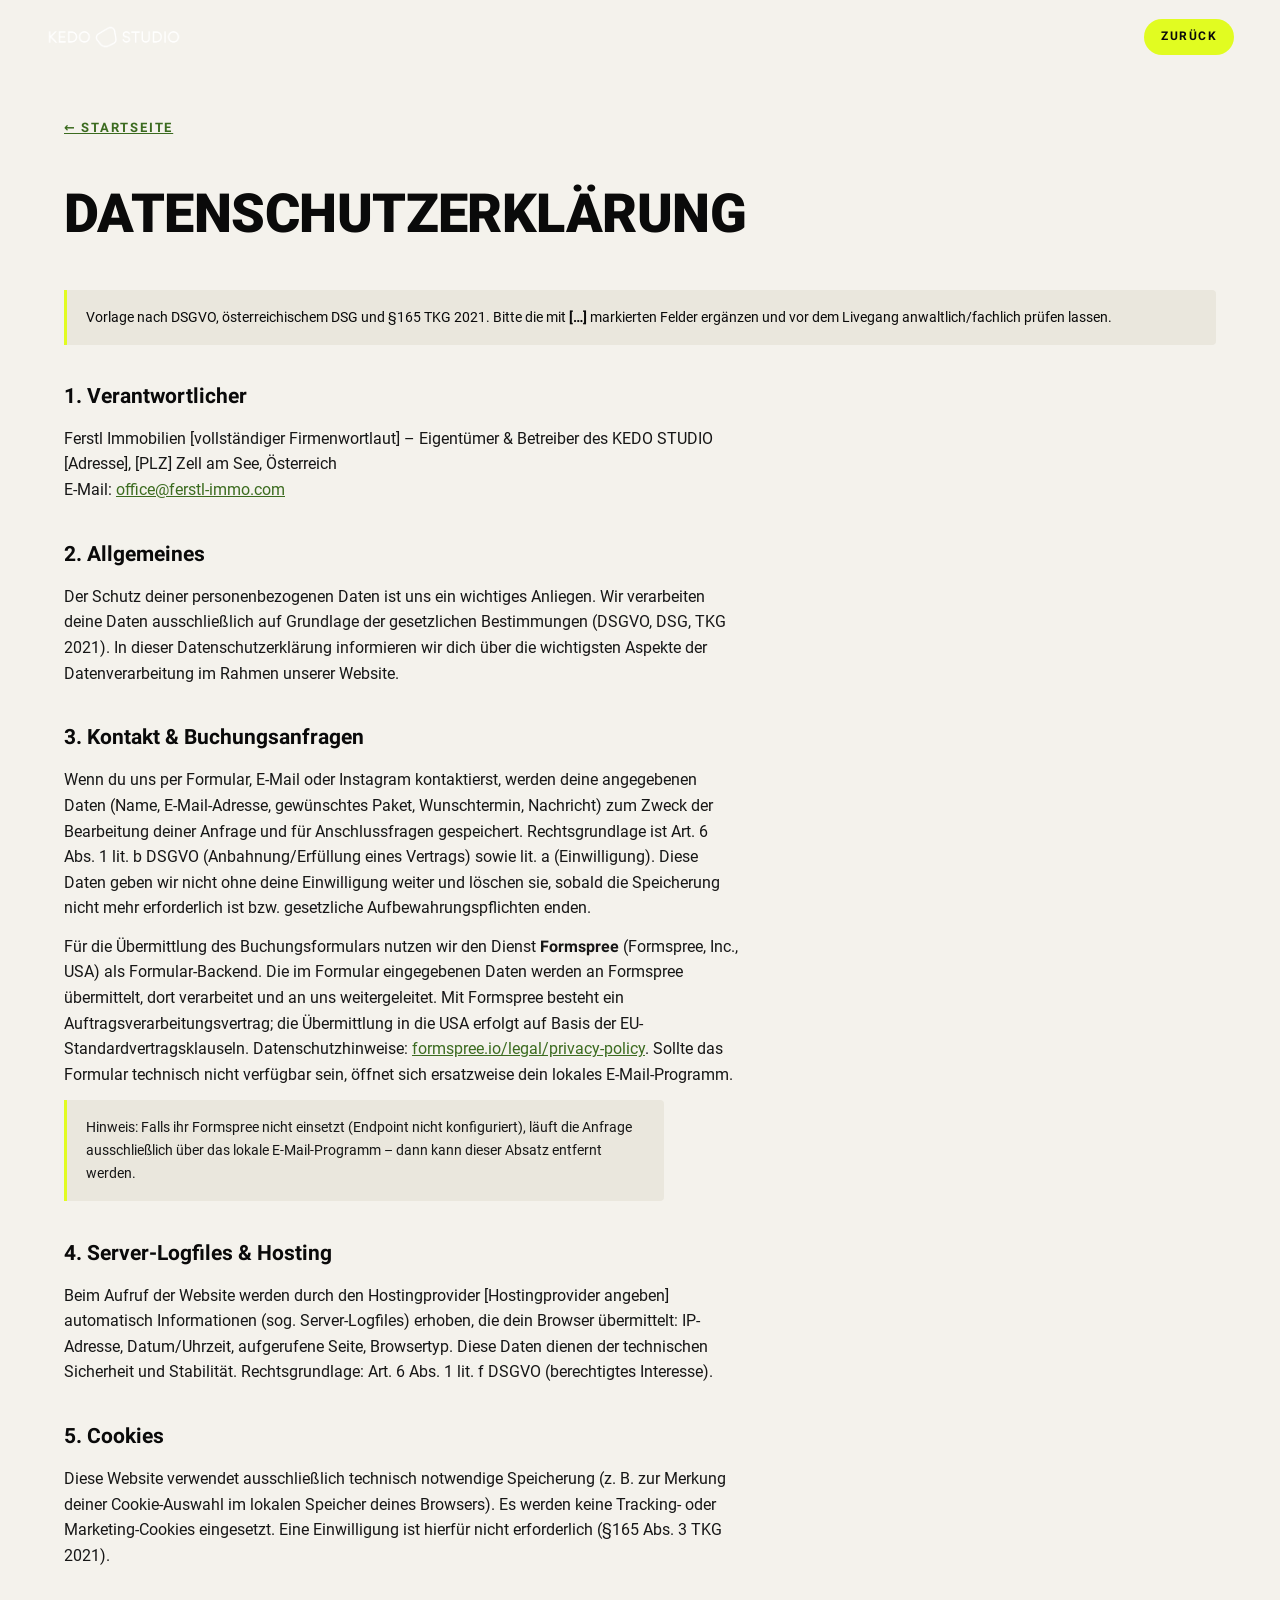
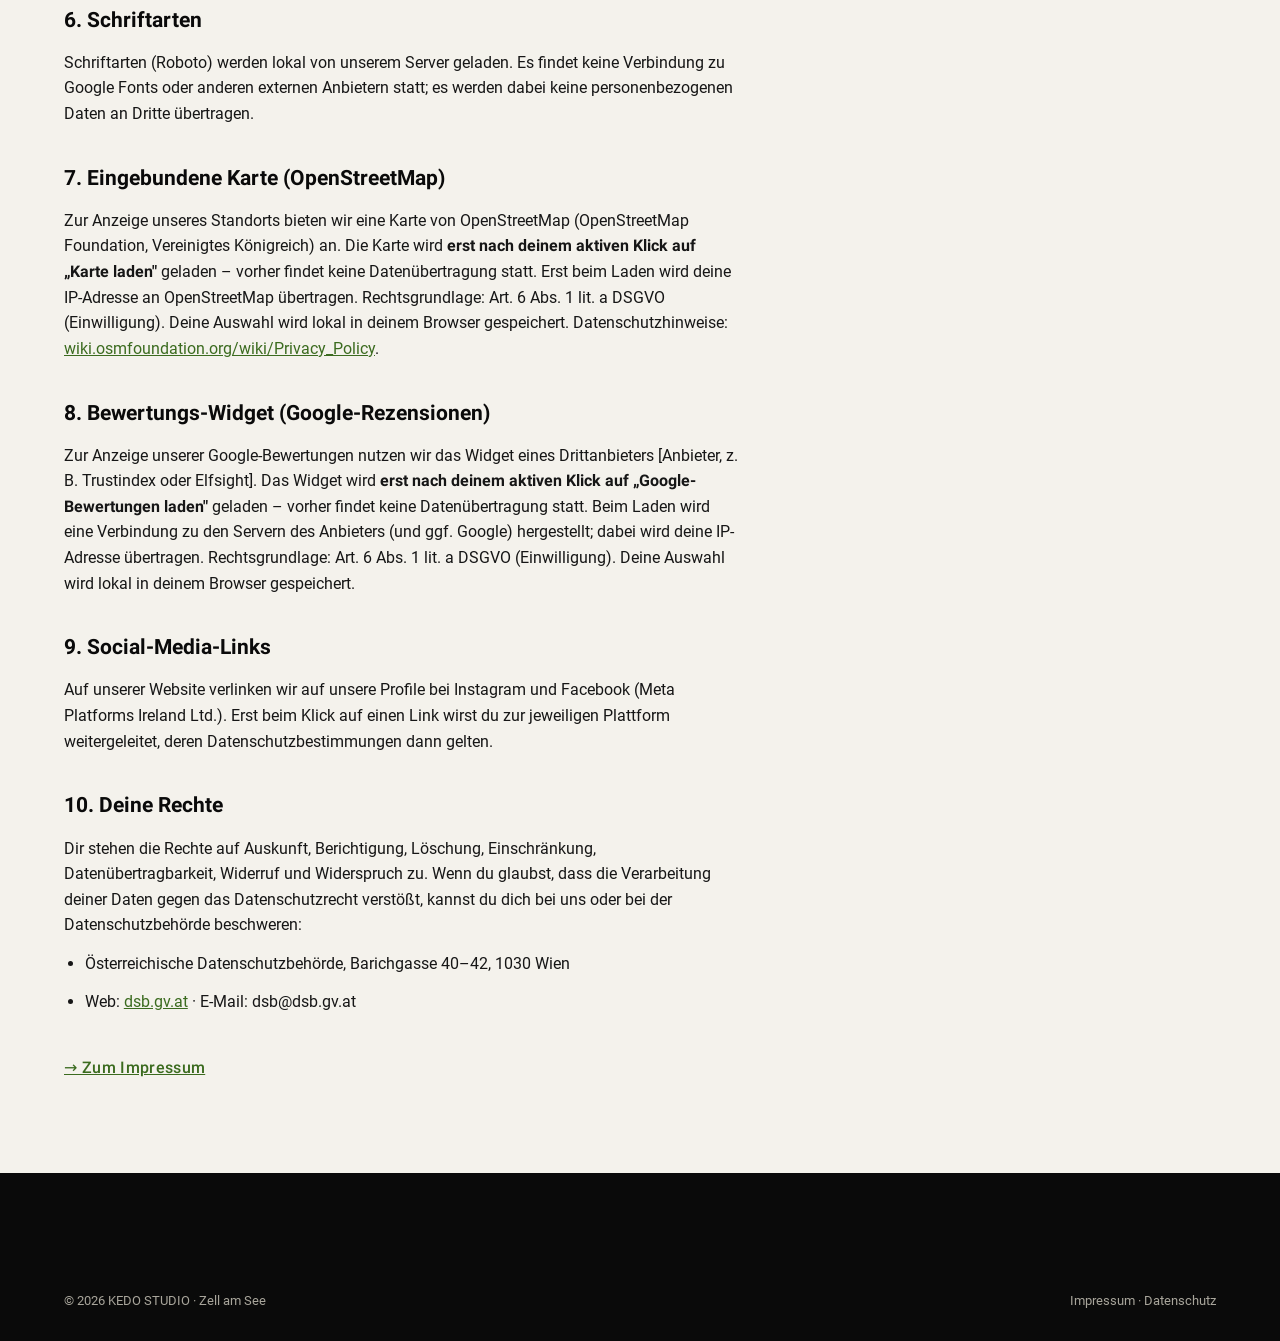
==== datenschutz/index.html @ 81972cd7 "KEDO STUDIO website – initial launch (bilingual, DSGVO, SEO, conversion)" ====
<!DOCTYPE html>
<html lang="de">
<head>
<meta charset="UTF-8">
<meta name="viewport" content="width=device-width, initial-scale=1.0">
<title>Datenschutzerklärung – KEDO STUDIO</title>
<meta name="robots" content="noindex,follow">
<link rel="icon" type="image/png" href="../assets/img/favicon.png">
<link rel="stylesheet" href="../css/styles.css">
</head>
<body data-lang="de" data-base="../">

<header class="nav is-scrolled" id="nav" style="position:fixed">
  <div class="nav__inner">
    <a href="../" class="nav__logo"><img src="../assets/img/logo-white.png" alt="KEDO STUDIO" width="160" height="31"></a>
    <div class="nav__right"><a href="../" class="nav__cta">Zurück</a></div>
  </div>
</header>

<main class="legal wrap">
  <a href="../" class="back link-underline">← Startseite</a>
  <h1>Datenschutzerklärung</h1>

  <div class="muted-note">Vorlage nach DSGVO, österreichischem DSG und §165 TKG 2021. Bitte die mit <strong>[…]</strong> markierten Felder ergänzen und vor dem Livegang anwaltlich/fachlich prüfen lassen.</div>

  <h2>1. Verantwortlicher</h2>
  <p>
    Ferstl Immobilien [vollständiger Firmenwortlaut] – Eigentümer &amp; Betreiber des KEDO STUDIO<br>
    [Adresse], [PLZ] Zell am See, Österreich<br>
    E-Mail: <a href="mailto:office@ferstl-immo.com">office@ferstl-immo.com</a>
  </p>

  <h2>2. Allgemeines</h2>
  <p>Der Schutz deiner personenbezogenen Daten ist uns ein wichtiges Anliegen. Wir verarbeiten deine Daten ausschließlich auf Grundlage der gesetzlichen Bestimmungen (DSGVO, DSG, TKG 2021). In dieser Datenschutzerklärung informieren wir dich über die wichtigsten Aspekte der Datenverarbeitung im Rahmen unserer Website.</p>

  <h2>3. Kontakt &amp; Buchungsanfragen</h2>
  <p>Wenn du uns per Formular, E-Mail oder Instagram kontaktierst, werden deine angegebenen Daten (Name, E-Mail-Adresse, gewünschtes Paket, Wunschtermin, Nachricht) zum Zweck der Bearbeitung deiner Anfrage und für Anschlussfragen gespeichert. Rechtsgrundlage ist Art. 6 Abs. 1 lit. b DSGVO (Anbahnung/Erfüllung eines Vertrags) sowie lit. a (Einwilligung). Diese Daten geben wir nicht ohne deine Einwilligung weiter und löschen sie, sobald die Speicherung nicht mehr erforderlich ist bzw. gesetzliche Aufbewahrungspflichten enden.</p>
  <p>Für die Übermittlung des Buchungsformulars nutzen wir den Dienst <strong>Formspree</strong> (Formspree, Inc., USA) als Formular-Backend. Die im Formular eingegebenen Daten werden an Formspree übermittelt, dort verarbeitet und an uns weitergeleitet. Mit Formspree besteht ein Auftragsverarbeitungsvertrag; die Übermittlung in die USA erfolgt auf Basis der EU-Standardvertragsklauseln. Datenschutzhinweise: <a href="https://formspree.io/legal/privacy-policy/" target="_blank" rel="noopener">formspree.io/legal/privacy-policy</a>. Sollte das Formular technisch nicht verfügbar sein, öffnet sich ersatzweise dein lokales E-Mail-Programm.</p>
  <p class="muted-note" style="margin-top:.6rem">Hinweis: Falls ihr Formspree nicht einsetzt (Endpoint nicht konfiguriert), läuft die Anfrage ausschließlich über das lokale E-Mail-Programm – dann kann dieser Absatz entfernt werden.</p>

  <h2>4. Server-Logfiles &amp; Hosting</h2>
  <p>Beim Aufruf der Website werden durch den Hostingprovider [Hostingprovider angeben] automatisch Informationen (sog. Server-Logfiles) erhoben, die dein Browser übermittelt: IP-Adresse, Datum/Uhrzeit, aufgerufene Seite, Browsertyp. Diese Daten dienen der technischen Sicherheit und Stabilität. Rechtsgrundlage: Art. 6 Abs. 1 lit. f DSGVO (berechtigtes Interesse).</p>

  <h2>5. Cookies</h2>
  <p>Diese Website verwendet ausschließlich technisch notwendige Speicherung (z. B. zur Merkung deiner Cookie-Auswahl im lokalen Speicher deines Browsers). Es werden keine Tracking- oder Marketing-Cookies eingesetzt. Eine Einwilligung ist hierfür nicht erforderlich (§165 Abs. 3 TKG 2021).</p>

  <h2>6. Schriftarten</h2>
  <p>Schriftarten (Roboto) werden lokal von unserem Server geladen. Es findet keine Verbindung zu Google Fonts oder anderen externen Anbietern statt; es werden dabei keine personenbezogenen Daten an Dritte übertragen.</p>

  <h2>7. Eingebundene Karte (OpenStreetMap)</h2>
  <p>Zur Anzeige unseres Standorts bieten wir eine Karte von OpenStreetMap (OpenStreetMap Foundation, Vereinigtes Königreich) an. Die Karte wird <strong>erst nach deinem aktiven Klick auf „Karte laden"</strong> geladen – vorher findet keine Datenübertragung statt. Erst beim Laden wird deine IP-Adresse an OpenStreetMap übertragen. Rechtsgrundlage: Art. 6 Abs. 1 lit. a DSGVO (Einwilligung). Deine Auswahl wird lokal in deinem Browser gespeichert. Datenschutzhinweise: <a href="https://wiki.osmfoundation.org/wiki/Privacy_Policy" target="_blank" rel="noopener">wiki.osmfoundation.org/wiki/Privacy_Policy</a>.</p>

  <h2>8. Bewertungs-Widget (Google-Rezensionen)</h2>
  <p>Zur Anzeige unserer Google-Bewertungen nutzen wir das Widget eines Drittanbieters [Anbieter, z. B. Trustindex oder Elfsight]. Das Widget wird <strong>erst nach deinem aktiven Klick auf „Google-Bewertungen laden"</strong> geladen – vorher findet keine Datenübertragung statt. Beim Laden wird eine Verbindung zu den Servern des Anbieters (und ggf. Google) hergestellt; dabei wird deine IP-Adresse übertragen. Rechtsgrundlage: Art. 6 Abs. 1 lit. a DSGVO (Einwilligung). Deine Auswahl wird lokal in deinem Browser gespeichert.</p>

  <h2>9. Social-Media-Links</h2>
  <p>Auf unserer Website verlinken wir auf unsere Profile bei Instagram und Facebook (Meta Platforms Ireland Ltd.). Erst beim Klick auf einen Link wirst du zur jeweiligen Plattform weitergeleitet, deren Datenschutzbestimmungen dann gelten.</p>

  <h2>10. Deine Rechte</h2>
  <p>Dir stehen die Rechte auf Auskunft, Berichtigung, Löschung, Einschränkung, Datenübertragbarkeit, Widerruf und Widerspruch zu. Wenn du glaubst, dass die Verarbeitung deiner Daten gegen das Datenschutzrecht verstößt, kannst du dich bei uns oder bei der Datenschutzbehörde beschweren:</p>
  <ul>
    <li>Österreichische Datenschutzbehörde, Barichgasse 40–42, 1030 Wien</li>
    <li>Web: <a href="https://www.dsb.gv.at" target="_blank" rel="noopener">dsb.gv.at</a> · E-Mail: dsb@dsb.gv.at</li>
  </ul>

  <p style="margin-top:2.5rem"><a href="../impressum/" class="link-underline">→ Zum Impressum</a></p>
</main>

<footer class="footer"><div class="wrap"><div class="footer__bottom" style="border:none">
  <span>© <span id="year"></span> KEDO STUDIO · Zell am See</span>
  <div><a href="../impressum/">Impressum</a> · <a href="../datenschutz/">Datenschutz</a></div>
</div></div></footer>

<script src="../js/main.js" defer></script>
</body>
</html>
---- css/styles.css ----
/* =====================================================================
   KEDO STUDIO — Mietstudio Zell am See
   Design system & stylesheet
   Editorial photo-studio aesthetic · self-hosted fonts · no external CDNs
   ===================================================================== */

/* ---------- Fonts (self-hosted, DSGVO-safe) ---------- */
@font-face{font-family:"Roboto";src:url("../assets/fonts/Roboto-Light.woff2") format("woff2");font-weight:300;font-style:normal;font-display:swap}
@font-face{font-family:"Roboto";src:url("../assets/fonts/Roboto-Regular.woff2") format("woff2");font-weight:400;font-style:normal;font-display:swap}
@font-face{font-family:"Roboto";src:url("../assets/fonts/Roboto-Medium.woff2") format("woff2");font-weight:500;font-style:normal;font-display:swap}
@font-face{font-family:"Roboto";src:url("../assets/fonts/Roboto-Bold.woff2") format("woff2");font-weight:700;font-style:normal;font-display:swap}
@font-face{font-family:"Roboto";src:url("../assets/fonts/Roboto-Black.woff2") format("woff2");font-weight:900;font-style:normal;font-display:swap}

/* ---------- Tokens ---------- */
:root{
  --ink:#0a0a0a;          /* near-black */
  --ink-soft:#161616;
  --paper:#f4f2ec;        /* warm off-white */
  --paper-2:#eae7dd;      /* warm gray, alt sections */
  --line:#d8d4c8;
  --accent:#e1fc21;       /* acid yellow-green */
  --muted:#6f6c63;
  --muted-on-dark:#a8a59b;
  --white:#ffffff;

  --maxw:1320px;
  --gut:clamp(20px,5vw,72px);
  --radius:2px;

  --f-display:"Roboto",system-ui,sans-serif;
  --f-body:"Roboto",system-ui,sans-serif;

  --ease:cubic-bezier(.22,1,.36,1);
  --ease-out:cubic-bezier(.16,1,.3,1);
  --dur:.7s;

  --nav-h:74px;
}

/* ---------- Reset ---------- */
*,*::before,*::after{box-sizing:border-box}
html{scroll-behavior:smooth;-webkit-text-size-adjust:100%}
@media (prefers-reduced-motion:reduce){html{scroll-behavior:auto}}
body{
  margin:0;font-family:var(--f-body);background:var(--paper);color:var(--ink);
  font-weight:400;line-height:1.6;font-size:clamp(16px,1.05vw,18px);
  -webkit-font-smoothing:antialiased;text-rendering:optimizeLegibility;
  overflow-x:hidden;
}
img,video{max-width:100%;display:block}
a{color:inherit;text-decoration:none}
button{font-family:inherit;cursor:pointer;border:none;background:none}
ul{margin:0;padding:0;list-style:none}
h1,h2,h3,h4,p{margin:0}
::selection{background:var(--accent);color:var(--ink)}

/* ---------- Layout helpers ---------- */
.wrap{max-width:var(--maxw);margin:0 auto;padding-inline:var(--gut)}
.section{padding-block:clamp(72px,11vw,160px)}
.section--dark{background:var(--ink);color:var(--paper)}
.section--paper2{background:var(--paper-2)}
.eyebrow{
  font-size:.74rem;font-weight:700;letter-spacing:.32em;text-transform:uppercase;
  display:inline-flex;align-items:center;gap:.7em;color:var(--muted);
}
.section--dark .eyebrow{color:var(--muted-on-dark)}
.eyebrow::before{content:"";width:30px;height:1px;background:var(--accent)}
.display{
  font-family:var(--f-display);font-weight:900;line-height:.96;letter-spacing:-.02em;
  text-transform:uppercase;
}
.h-xl{font-size:clamp(2.6rem,8vw,7rem)}
.h-lg{font-size:clamp(2rem,5.4vw,4.4rem)}
.h-md{font-size:clamp(1.5rem,3vw,2.4rem)}
.lead{font-size:clamp(1.05rem,1.6vw,1.4rem);font-weight:300;line-height:1.55;max-width:46ch}
.muted{color:var(--muted)}
.section--dark .muted{color:var(--muted-on-dark)}
.accent-text{color:var(--accent)}

/* reveal */
.reveal{opacity:0;transform:translateY(34px);transition:opacity .9s var(--ease),transform .9s var(--ease)}
.reveal.in{opacity:1;transform:none}
.reveal[data-d="1"]{transition-delay:.08s}
.reveal[data-d="2"]{transition-delay:.16s}
.reveal[data-d="3"]{transition-delay:.24s}
.reveal[data-d="4"]{transition-delay:.32s}
@media (prefers-reduced-motion:reduce){.reveal{opacity:1;transform:none;transition:none}}

/* ---------- Buttons ---------- */
.btn{
  --bg:var(--accent);--fg:var(--ink);
  display:inline-flex;align-items:center;gap:.7em;
  padding:1.05em 1.9em;background:var(--bg);color:var(--fg);
  font-weight:700;font-size:.82rem;letter-spacing:.16em;text-transform:uppercase;
  border-radius:100px;position:relative;overflow:hidden;
  transition:transform .5s var(--ease),box-shadow .5s var(--ease);
  will-change:transform;
}
.btn span{position:relative;z-index:1}
.btn svg{position:relative;z-index:1;transition:transform .5s var(--ease)}
.btn::after{content:"";position:absolute;inset:0;background:var(--ink);transform:translateY(101%);transition:transform .5s var(--ease);z-index:0}
.btn:hover{transform:translateY(-3px)}
.btn:hover svg{transform:translateX(5px)}
.btn:hover::after{transform:translateY(0)}
.btn:hover{color:var(--accent)}
.btn--ghost{--bg:transparent;--fg:currentColor;border:1px solid currentColor}
.btn--ghost::after{background:var(--accent)}
.btn--ghost:hover{color:var(--ink)}
.btn--lg{padding:1.2em 2.3em;font-size:.9rem}

.link-underline{position:relative;font-weight:500;letter-spacing:.02em;display:inline-block}
.link-underline::after{content:"";position:absolute;left:0;bottom:-2px;width:100%;height:1px;background:currentColor;transform:scaleX(0);transform-origin:right;transition:transform .5s var(--ease)}
.link-underline:hover::after{transform:scaleX(1);transform-origin:left}

/* =====================================================================
   NAV
   ===================================================================== */
.nav{
  position:fixed;top:0;left:0;width:100%;height:var(--nav-h);z-index:60;
  display:flex;align-items:center;
  transition:background .5s var(--ease),box-shadow .5s var(--ease),height .4s var(--ease);
}
.nav__inner{max-width:1480px;margin:0 auto;padding-inline:clamp(18px,4vw,46px);width:100%;
  display:flex;align-items:center;justify-content:space-between;gap:2rem}
.nav__logo{display:flex;align-items:center}
.nav__logo img{height:26px;width:auto}
.nav__menu{display:flex;align-items:center;gap:clamp(1.1rem,2.2vw,2.4rem)}
.nav__menu a{font-size:.8rem;font-weight:500;letter-spacing:.12em;text-transform:uppercase;color:var(--paper);position:relative;opacity:.85;transition:opacity .3s}
.nav__menu a::after{content:"";position:absolute;left:0;bottom:-6px;width:100%;height:1px;background:var(--accent);transform:scaleX(0);transform-origin:right;transition:transform .4s var(--ease)}
.nav__menu a:hover{opacity:1}
.nav__menu a:hover::after{transform:scaleX(1);transform-origin:left}
.nav__right{display:flex;align-items:center;gap:1.3rem}
.lang{display:flex;align-items:center;gap:.5rem;font-size:.78rem;font-weight:600;letter-spacing:.08em;color:var(--paper)}
.lang a{opacity:.5;transition:opacity .3s}
.lang a.is-active{opacity:1;color:var(--accent)}
.lang a:hover{opacity:1}
.lang__sep{opacity:.3}
.nav__cta{display:inline-flex;align-items:center;gap:.55em;padding:.72em 1.4em;background:var(--accent);color:var(--ink);border-radius:100px;font-size:.76rem;font-weight:700;letter-spacing:.12em;text-transform:uppercase;transition:transform .4s var(--ease)}
.nav__cta:hover{transform:translateY(-2px)}

/* scrolled state */
.nav.is-scrolled{background:rgba(10,10,10,.82);backdrop-filter:blur(14px);height:62px;box-shadow:0 1px 0 rgba(255,255,255,.06)}
.nav.is-hidden{transform:translateY(-100%);transition:transform .5s var(--ease)}

/* burger */
.burger{display:none;width:34px;height:34px;position:relative;z-index:80}
.burger span{position:absolute;left:4px;right:4px;height:2px;background:var(--paper);transition:transform .4s var(--ease),opacity .3s}
.burger span:nth-child(1){top:11px}
.burger span:nth-child(2){top:17px}
.burger span:nth-child(3){top:23px}
.nav.menu-open .burger span:nth-child(1){transform:translateY(6px) rotate(45deg)}
.nav.menu-open .burger span:nth-child(2){opacity:0}
.nav.menu-open .burger span:nth-child(3){transform:translateY(-6px) rotate(-45deg)}

/* mobile overlay */
.mobile-menu{position:fixed;inset:0;background:var(--ink);z-index:55;display:flex;flex-direction:column;justify-content:center;padding:0 var(--gut);
  clip-path:circle(0% at calc(100% - 40px) 40px);transition:clip-path .6s var(--ease);pointer-events:none}
.nav.menu-open + .mobile-menu,.mobile-menu.open{clip-path:circle(150% at calc(100% - 40px) 40px);pointer-events:auto}
.mobile-menu a.m-link{color:var(--paper);font-family:var(--f-display);font-weight:900;text-transform:uppercase;font-size:clamp(2rem,9vw,3.4rem);line-height:1.08;letter-spacing:-.01em;padding:.12em 0;opacity:0;transform:translateY(20px);transition:opacity .5s var(--ease),transform .5s var(--ease),color .3s}
.mobile-menu.open a.m-link{opacity:1;transform:none}
.mobile-menu a.m-link:hover{color:var(--accent)}
.mobile-menu .m-foot{margin-top:2.4rem;display:flex;gap:1.4rem;align-items:center;color:var(--muted-on-dark);font-size:.85rem;opacity:0;transition:opacity .6s .3s}
.mobile-menu.open .m-foot{opacity:1}

/* =====================================================================
   HERO
   ===================================================================== */
.hero{position:relative;min-height:100svh;display:flex;align-items:flex-end;overflow:hidden;background:var(--ink);color:var(--paper)}
.hero__media{position:absolute;inset:0;z-index:0}
.hero__media video,.hero__media img{width:100%;height:100%;object-fit:cover}
.hero__media .v-vertical{display:none}
.hero__media::after{content:"";position:absolute;inset:0;background:
  linear-gradient(180deg,rgba(10,10,10,.55) 0%,rgba(10,10,10,.15) 32%,rgba(10,10,10,.35) 62%,rgba(10,10,10,.92) 100%)}
.hero__inner{position:relative;z-index:2;width:100%;max-width:1480px;margin:0 auto;padding:0 clamp(18px,4vw,46px) clamp(40px,7vh,90px)}
.hero__tag{margin-bottom:1.6rem}
.hero__tag .eyebrow{color:var(--paper)}
.hero__tag .eyebrow::before{background:var(--accent)}
.hero__title{font-family:var(--f-display);font-weight:900;text-transform:uppercase;line-height:.92;letter-spacing:-.025em;
  font-size:clamp(3.4rem,13vw,11rem)}
.hero__sub{display:block;font-size:clamp(1rem,2.4vw,1.9rem);font-weight:300;letter-spacing:.02em;text-transform:none;margin-top:.5rem;color:var(--accent)}
.hero__row{display:flex;flex-wrap:wrap;align-items:flex-end;justify-content:space-between;gap:2rem;margin-top:2.4rem}
.hero__claim{max-width:30ch;font-size:clamp(1rem,1.4vw,1.25rem);font-weight:300;color:var(--paper)}
.hero__cta{display:flex;gap:1rem;flex-wrap:wrap}
.hero__scroll{position:absolute;left:50%;bottom:22px;transform:translateX(-50%);z-index:2;display:flex;flex-direction:column;align-items:center;gap:.5rem;font-size:.62rem;letter-spacing:.3em;text-transform:uppercase;color:var(--muted-on-dark)}
.hero__scroll .bar{width:1px;height:42px;background:linear-gradient(var(--accent),transparent);animation:scrolldown 2.2s var(--ease) infinite}
@keyframes scrolldown{0%{transform:scaleY(0);transform-origin:top}45%{transform:scaleY(1);transform-origin:top}55%{transform:scaleY(1);transform-origin:bottom}100%{transform:scaleY(0);transform-origin:bottom}}

/* marquee strip under hero */
.marquee{background:var(--accent);color:var(--ink);overflow:hidden;white-space:nowrap;border-block:1px solid var(--ink)}
.marquee__track{display:inline-flex;gap:2.5rem;padding-block:.85rem;animation:marquee 26s linear infinite;will-change:transform}
.marquee span{font-family:var(--f-display);font-weight:900;text-transform:uppercase;font-size:1rem;letter-spacing:.02em;display:inline-flex;align-items:center;gap:2.5rem}
.marquee span::after{content:"✳";font-size:.8em}
@keyframes marquee{to{transform:translateX(-50%)}}
@media (prefers-reduced-motion:reduce){.marquee__track{animation:none}}

/* =====================================================================
   VISION / INTRO split
   ===================================================================== */
.vision{display:grid;grid-template-columns:1.05fr .95fr;gap:clamp(2rem,5vw,5rem);align-items:center}
.vision__media{position:relative;aspect-ratio:4/5;overflow:hidden;border-radius:var(--radius)}
.vision__media img{width:100%;height:100%;object-fit:cover;transition:transform 1.4s var(--ease)}
.vision__media:hover img{transform:scale(1.05)}
.vision__media .badge{position:absolute;left:18px;bottom:18px;background:var(--accent);color:var(--ink);padding:.5em 1em;font-size:.7rem;font-weight:700;letter-spacing:.14em;text-transform:uppercase;border-radius:100px}
.vision__body p{margin-top:1.4rem;max-width:48ch}
.options{display:grid;grid-template-columns:1fr 1fr;gap:1rem;margin-top:2.4rem}
.option{border:1px solid var(--line);border-radius:var(--radius);padding:1.5rem 1.4rem;transition:border-color .4s var(--ease),background .4s var(--ease),transform .4s var(--ease);background:var(--paper)}
.option:hover{border-color:var(--ink);transform:translateY(-4px)}
.option .num{font-size:.7rem;font-weight:700;letter-spacing:.2em;color:var(--accent);background:var(--ink);width:fit-content;padding:.35em .7em;border-radius:100px}
.option h3{font-family:var(--f-display);font-weight:900;text-transform:uppercase;font-size:1.45rem;margin-top:1rem;letter-spacing:-.01em}
.option p{margin-top:.5rem;font-size:.95rem;color:var(--muted)}
@media (max-width:860px){.vision{grid-template-columns:1fr}.options{grid-template-columns:1fr 1fr}}
@media (max-width:520px){.options{grid-template-columns:1fr}}

/* =====================================================================
   SERVICES
   ===================================================================== */
.services__head{display:flex;justify-content:space-between;align-items:flex-end;gap:2rem;flex-wrap:wrap;margin-bottom:clamp(2.5rem,6vw,4.5rem)}
.svc-grid{display:grid;grid-template-columns:repeat(2,1fr);gap:clamp(1rem,2vw,1.6rem)}
.svc{position:relative;overflow:hidden;border-radius:var(--radius);min-height:clamp(340px,42vw,540px);display:flex;align-items:flex-end;color:var(--paper);isolation:isolate}
.svc img{position:absolute;inset:0;width:100%;height:100%;object-fit:cover;z-index:-2;transition:transform 1.5s var(--ease)}
.svc::after{content:"";position:absolute;inset:0;z-index:-1;background:linear-gradient(180deg,rgba(10,10,10,.05) 30%,rgba(10,10,10,.9) 100%);transition:background .5s}
.svc:hover img{transform:scale(1.06)}
.svc__body{padding:clamp(1.5rem,3vw,2.4rem)}
.svc__num{font-size:.72rem;font-weight:700;letter-spacing:.24em;color:var(--accent)}
.svc h3{font-family:var(--f-display);font-weight:900;text-transform:uppercase;font-size:clamp(1.5rem,2.6vw,2.3rem);line-height:1;margin:.7rem 0 .6rem;letter-spacing:-.01em}
.svc p{font-size:.96rem;max-width:42ch;color:#e9e7df;max-height:0;opacity:0;overflow:hidden;transition:max-height .6s var(--ease),opacity .5s var(--ease),margin .5s}
.svc .tags{display:flex;gap:.5rem;flex-wrap:wrap;margin-top:1rem}
.svc .tags span{font-size:.66rem;font-weight:600;letter-spacing:.12em;text-transform:uppercase;border:1px solid rgba(255,255,255,.4);padding:.35em .8em;border-radius:100px}
.svc:hover p{max-height:200px;opacity:1}
@media (hover:none){.svc p{max-height:200px;opacity:1}}
@media (max-width:760px){.svc-grid{grid-template-columns:1fr}}

/* =====================================================================
   GALLERY / WORK
   ===================================================================== */
.gallery__head{margin-bottom:clamp(2rem,5vw,3.5rem)}
.masonry{columns:3;column-gap:14px}
.masonry .g-item{break-inside:avoid;margin-bottom:14px;position:relative;overflow:hidden;border-radius:var(--radius);cursor:pointer;background:var(--ink-soft)}
.masonry .g-item img{width:100%;transition:transform 1.2s var(--ease)}
.masonry .g-item::after{content:"";position:absolute;inset:0;background:linear-gradient(180deg,transparent 55%,rgba(10,10,10,.7));opacity:0;transition:opacity .5s}
.masonry .g-item .g-plus{position:absolute;right:14px;bottom:14px;width:38px;height:38px;border-radius:50%;background:var(--accent);color:var(--ink);display:flex;align-items:center;justify-content:center;opacity:0;transform:translateY(8px) scale(.8);transition:all .5s var(--ease);z-index:2}
.masonry .g-item:hover img{transform:scale(1.06)}
.masonry .g-item:hover::after{opacity:1}
.masonry .g-item:hover .g-plus{opacity:1;transform:none}
.g-item.is-hidden{display:none}
.gallery__more{text-align:center;margin-top:2.6rem}
@media (max-width:900px){.masonry{columns:2}}
@media (max-width:540px){.masonry{columns:2;column-gap:10px}.masonry .g-item{margin-bottom:10px}}

/* lightbox */
.lb{position:fixed;inset:0;z-index:120;background:rgba(8,8,8,.96);display:flex;align-items:center;justify-content:center;opacity:0;pointer-events:none;transition:opacity .4s}
.lb.open{opacity:1;pointer-events:auto}
.lb img{max-width:90vw;max-height:86vh;border-radius:var(--radius);box-shadow:0 30px 90px rgba(0,0,0,.6);transform:scale(.96);transition:transform .5s var(--ease)}
.lb.open img{transform:none}
.lb__close,.lb__nav{position:absolute;color:var(--paper);width:54px;height:54px;display:flex;align-items:center;justify-content:center;border:1px solid rgba(255,255,255,.25);border-radius:50%;transition:background .3s,color .3s}
.lb__close:hover,.lb__nav:hover{background:var(--accent);color:var(--ink);border-color:var(--accent)}
.lb__close{top:24px;right:24px}
.lb__nav{top:50%;transform:translateY(-50%)}
.lb__nav.prev{left:24px}.lb__nav.next{right:24px}
.lb__count{position:absolute;bottom:26px;left:50%;transform:translateX(-50%);color:var(--muted-on-dark);font-size:.8rem;letter-spacing:.2em}
@media (max-width:600px){.lb__nav{width:44px;height:44px}.lb__nav.prev{left:10px}.lb__nav.next{right:10px}.lb__close{top:14px;right:14px}}

/* =====================================================================
   EQUIPMENT
   ===================================================================== */
.equip__head{display:flex;justify-content:space-between;align-items:flex-end;gap:2rem;flex-wrap:wrap;margin-bottom:clamp(2.5rem,5vw,4rem)}
.equip-grid{display:grid;grid-template-columns:repeat(6,1fr);grid-auto-rows:minmax(0,auto);gap:14px}
.eq{position:relative;overflow:hidden;border-radius:var(--radius);background:var(--ink-soft);color:var(--paper);display:flex;align-items:flex-end;min-height:240px;isolation:isolate}
.eq img{position:absolute;inset:0;width:100%;height:100%;object-fit:cover;z-index:-2;transition:transform 1.4s var(--ease)}
.eq::after{content:"";position:absolute;inset:0;z-index:-1;background:linear-gradient(180deg,rgba(10,10,10,.1) 35%,rgba(10,10,10,.88))}
.eq:hover img{transform:scale(1.07)}
.eq__body{padding:1.3rem 1.4rem}
.eq__num{font-size:.7rem;font-weight:700;letter-spacing:.2em;color:var(--accent)}
.eq h3{font-family:var(--f-display);font-weight:900;text-transform:uppercase;font-size:1.25rem;margin-top:.5rem;letter-spacing:-.01em;line-height:1.02}
.eq p{font-size:.86rem;color:#d9d7cf;margin-top:.5rem;max-height:0;opacity:0;overflow:hidden;transition:max-height .6s var(--ease),opacity .5s,margin .5s}
.eq:hover p{max-height:160px;opacity:1}
@media (hover:none){.eq p{max-height:160px;opacity:1}}
/* bento spans */
.eq--wide{grid-column:span 3}
.eq--tall{grid-column:span 3}
.eq--std{grid-column:span 2}
@media (max-width:1000px){.equip-grid{grid-template-columns:repeat(4,1fr)}.eq--wide,.eq--tall{grid-column:span 2}.eq--std{grid-column:span 2}}
@media (max-width:620px){.equip-grid{grid-template-columns:1fr 1fr}.eq--wide,.eq--tall,.eq--std{grid-column:span 1}.eq{min-height:200px}}

/* =====================================================================
   TEAM
   ===================================================================== */
.team{display:grid;grid-template-columns:.9fr 1.1fr;gap:clamp(2rem,5vw,5rem);align-items:center}
.team__media{position:relative}
.team__media .ph{aspect-ratio:3/4;overflow:hidden;border-radius:var(--radius)}
.team__media .ph img{width:100%;height:100%;object-fit:cover}
.team__media .ph.b{position:absolute;width:46%;right:-6%;bottom:-10%;aspect-ratio:3/4;box-shadow:0 24px 60px rgba(0,0,0,.4);border:4px solid var(--ink)}
.team__names{display:flex;gap:1.4rem;margin:1.8rem 0;flex-wrap:wrap}
.team__person{border-left:2px solid var(--accent);padding-left:1rem}
.team__person h4{font-family:var(--f-display);font-weight:900;text-transform:uppercase;font-size:1.2rem;color:var(--accent)}
.team__person span{font-size:.8rem;letter-spacing:.14em;text-transform:uppercase;color:var(--muted-on-dark)}
.team__body p{margin-top:1.2rem;max-width:52ch}
@media (max-width:860px){.team{grid-template-columns:1fr}.team__media{max-width:440px}}

/* =====================================================================
   PRICING
   ===================================================================== */
.pricing__head{text-align:center;max-width:60ch;margin:0 auto clamp(2.5rem,5vw,4rem)}
.price-grid{display:grid;grid-template-columns:1.3fr 1fr;gap:clamp(1rem,2.5vw,2rem)}
.pcard{background:var(--ink);color:var(--paper);border-radius:6px;padding:clamp(1.8rem,3vw,2.8rem);position:relative;overflow:hidden}
.pcard--accent{background:var(--accent);color:var(--ink)}
.pcard__label{display:flex;align-items:center;gap:.7rem;font-size:.75rem;font-weight:700;letter-spacing:.2em;text-transform:uppercase}
.pcard--accent .pcard__label{color:var(--ink)}
.pcard h3{font-family:var(--f-display);font-weight:900;text-transform:uppercase;font-size:clamp(1.6rem,3vw,2.2rem);margin-top:.7rem;letter-spacing:-.01em}
.prow{display:flex;justify-content:space-between;align-items:baseline;padding:1.05rem 0;border-bottom:1px solid rgba(255,255,255,.12)}
.pcard--accent .prow{border-color:rgba(10,10,10,.16)}
.prow:last-of-type{border-bottom:none}
.prow .pd{font-weight:300;font-size:1.02rem}
.prow .pp{font-family:var(--f-display);font-weight:900;font-size:1.4rem;letter-spacing:-.01em}
.pcard__note{margin-top:1.2rem;font-size:.82rem;color:var(--muted-on-dark)}
.pcard--accent .pcard__note{color:rgba(10,10,10,.6)}
.pricing__foot{display:grid;grid-template-columns:1fr 1fr;gap:1rem;margin-top:1.4rem}
.foot-card{border:1px solid var(--line);border-radius:6px;padding:1.5rem 1.6rem;background:var(--paper)}
.foot-card h4{font-size:.78rem;font-weight:700;letter-spacing:.18em;text-transform:uppercase;margin-bottom:.8rem;display:flex;align-items:center;gap:.6rem}
.foot-card h4::before{content:"";width:8px;height:8px;background:var(--accent);border-radius:50%}
.foot-card p{font-size:.92rem;color:var(--muted)}
.foot-card .sr{display:flex;justify-content:space-between;padding:.35rem 0;font-size:.92rem}
@media (max-width:820px){.price-grid{grid-template-columns:1fr}.pricing__foot{grid-template-columns:1fr}}

/* =====================================================================
   FAQ
   ===================================================================== */
.faq{display:grid;grid-template-columns:.8fr 1.2fr;gap:clamp(2rem,5vw,4rem);align-items:start}
.faq__list{border-top:1px solid var(--line)}
.faq__item{border-bottom:1px solid var(--line)}
.faq__q{width:100%;text-align:left;display:flex;justify-content:space-between;align-items:center;gap:1.5rem;padding:1.5rem 0;font-size:clamp(1rem,1.5vw,1.18rem);font-weight:500;color:var(--ink)}
.faq__q .ic{flex:none;width:30px;height:30px;border-radius:50%;border:1px solid var(--line);position:relative;transition:background .4s,border-color .4s}
.faq__q .ic::before,.faq__q .ic::after{content:"";position:absolute;background:var(--ink);transition:transform .4s var(--ease),background .3s}
.faq__q .ic::before{left:50%;top:9px;bottom:9px;width:2px;transform:translateX(-50%)}
.faq__q .ic::after{top:50%;left:9px;right:9px;height:2px;transform:translateY(-50%)}
.faq__item.open .faq__q .ic{background:var(--accent);border-color:var(--accent)}
.faq__item.open .faq__q .ic::before{transform:translateX(-50%) scaleY(0)}
.faq__a{max-height:0;overflow:hidden;transition:max-height .55s var(--ease)}
.faq__a p{padding-bottom:1.5rem;color:var(--muted);max-width:60ch;font-size:.98rem}
.faq__intro h2{margin-bottom:1.2rem}
@media (max-width:820px){.faq{grid-template-columns:1fr}}

/* =====================================================================
   CONTACT / BOOKING
   ===================================================================== */
.contact{display:grid;grid-template-columns:1fr 1fr;gap:clamp(2rem,5vw,4.5rem)}
.contact__intro .lead{margin-top:1.4rem}
.contact__meta{margin-top:2.4rem;display:grid;gap:1.2rem}
.cmeta{display:flex;gap:1rem;align-items:flex-start}
.cmeta .ic{flex:none;width:42px;height:42px;border-radius:50%;border:1px solid rgba(255,255,255,.2);display:flex;align-items:center;justify-content:center;color:var(--accent)}
.cmeta .t{font-size:.72rem;letter-spacing:.18em;text-transform:uppercase;color:var(--muted-on-dark)}
.cmeta .v{font-size:1.02rem;font-weight:500}
.cmeta a:hover .v{color:var(--accent)}
.form{display:grid;gap:1.1rem}
.form .row{display:grid;grid-template-columns:1fr 1fr;gap:1.1rem}
.field{position:relative;display:flex;flex-direction:column}
.field label{font-size:.72rem;letter-spacing:.14em;text-transform:uppercase;color:var(--muted-on-dark);margin-bottom:.5rem}
.field input,.field select,.field textarea{
  background:transparent;border:none;border-bottom:1px solid rgba(255,255,255,.22);
  color:var(--paper);padding:.7rem 0;font-family:inherit;font-size:1rem;border-radius:0;transition:border-color .4s}
.field textarea{resize:vertical;min-height:90px}
.field select option{color:#111}
.field input:focus,.field select:focus,.field textarea:focus{outline:none;border-color:var(--accent)}
.field input::placeholder,.field textarea::placeholder{color:rgba(255,255,255,.32)}
.consent{display:flex;gap:.7rem;align-items:flex-start;font-size:.82rem;color:var(--muted-on-dark)}
.consent input{margin-top:.2rem;accent-color:var(--accent);width:16px;height:16px;flex:none}
.consent a{color:var(--accent)}
.form__note{font-size:.78rem;color:var(--muted-on-dark)}
.form__ok{display:none;padding:1.4rem;border:1px solid var(--accent);border-radius:6px;color:var(--paper);background:rgba(225,252,33,.06)}
.form__ok.show{display:block}
.hp{position:absolute!important;left:-9999px;width:1px;height:1px;opacity:0;overflow:hidden;pointer-events:none}
@media (max-width:820px){.contact{grid-template-columns:1fr}.form .row{grid-template-columns:1fr}}

/* =====================================================================
   LOCATION
   ===================================================================== */
.location{display:grid;grid-template-columns:1fr 1fr;gap:0;border-radius:6px;overflow:hidden;border:1px solid var(--line)}
.location__info{padding:clamp(2rem,4vw,3.4rem);background:var(--paper)}
.location__info h3{font-family:var(--f-display);font-weight:900;text-transform:uppercase;font-size:clamp(1.6rem,3vw,2.4rem);letter-spacing:-.01em}
.location__info p{color:var(--muted);margin-top:1rem;max-width:40ch}
.loc-points{margin-top:1.8rem;display:grid;gap:1rem}
.loc-points li{display:flex;gap:.8rem;align-items:center;font-size:.96rem}
.loc-points .d{width:8px;height:8px;border-radius:50%;background:var(--accent);flex:none}
.location__map{min-height:340px;position:relative;filter:grayscale(1) contrast(1.05);transition:filter .6s}
.location:hover .location__map{filter:grayscale(0)}
.location__map iframe{position:absolute;inset:0;width:100%;height:100%;border:0}
.map-consent{position:absolute;inset:0;display:flex;flex-direction:column;align-items:center;justify-content:center;gap:1rem;text-align:center;padding:2rem;background:var(--ink);color:var(--paper)}
.map-consent svg{color:var(--accent)}
.map-consent p{font-size:.86rem;color:var(--muted-on-dark);max-width:34ch}
.map-consent a{font-size:.8rem;color:var(--accent)}
@media (max-width:760px){.location{grid-template-columns:1fr}}

/* =====================================================================
   FOOTER
   ===================================================================== */
.footer{background:var(--ink);color:var(--paper);padding-top:clamp(3.5rem,7vw,6rem)}
.footer__cta{text-align:center;padding-bottom:clamp(3rem,6vw,5rem);border-bottom:1px solid rgba(255,255,255,.1)}
.footer__cta h2{font-family:var(--f-display);font-weight:900;text-transform:uppercase;font-size:clamp(2.2rem,7vw,5.5rem);line-height:.98;letter-spacing:-.02em}
.footer__cta p{color:var(--muted-on-dark);margin:1.2rem auto 2rem;max-width:46ch}
.footer__grid{display:grid;grid-template-columns:1.6fr 1fr 1fr;gap:2rem;padding-block:clamp(2.5rem,5vw,4rem)}
.footer__brand img{height:30px;margin-bottom:1.2rem}
.footer__brand p{color:var(--muted-on-dark);max-width:34ch;font-size:.92rem}
.footer__col h5{font-size:.72rem;font-weight:700;letter-spacing:.2em;text-transform:uppercase;color:var(--muted-on-dark);margin-bottom:1.1rem}
.footer__col a{display:block;padding:.35rem 0;font-size:.95rem;color:var(--paper);opacity:.85;transition:opacity .3s,color .3s}
.footer__col a:hover{opacity:1;color:var(--accent)}
.footer__bottom{display:flex;justify-content:space-between;align-items:center;gap:1rem;flex-wrap:wrap;padding-block:1.8rem;border-top:1px solid rgba(255,255,255,.1);font-size:.8rem;color:var(--muted-on-dark)}
.footer__bottom a:hover{color:var(--accent)}
.socials{display:flex;gap:.8rem}
.socials a{width:38px;height:38px;border:1px solid rgba(255,255,255,.18);border-radius:50%;display:flex;align-items:center;justify-content:center;transition:background .3s,color .3s,border-color .3s}
.socials a:hover{background:var(--accent);color:var(--ink);border-color:var(--accent)}
@media (max-width:760px){.footer__grid{grid-template-columns:1fr;gap:2.4rem}}

/* =====================================================================
   COOKIE
   ===================================================================== */
.cookie{position:fixed;left:20px;bottom:20px;max-width:380px;background:var(--ink);color:var(--paper);padding:1.6rem;border-radius:8px;z-index:130;box-shadow:0 24px 60px rgba(0,0,0,.4);transform:translateY(140%);transition:transform .6s var(--ease)}
.cookie.show{transform:none}
.cookie h4{font-family:var(--f-display);font-weight:900;text-transform:uppercase;font-size:1.1rem;margin-bottom:.6rem}
.cookie p{font-size:.85rem;color:var(--muted-on-dark);margin-bottom:1.1rem}
.cookie p a{color:var(--accent)}
.cookie__btns{display:flex;gap:.7rem;flex-wrap:wrap}
.cookie__btns .btn{padding:.8em 1.3em;font-size:.72rem}
.cookie .btn--mini{background:transparent;color:var(--paper);border:1px solid rgba(255,255,255,.3)}
.cookie .btn--mini::after{background:var(--accent)}
@media (max-width:480px){.cookie{left:12px;right:12px;bottom:12px;max-width:none}}

/* =====================================================================
   LEGAL pages
   ===================================================================== */
.legal{padding-top:calc(var(--nav-h) + 40px);padding-bottom:80px;min-height:70vh}
.legal h1{font-family:var(--f-display);font-weight:900;text-transform:uppercase;font-size:clamp(2rem,5vw,3.4rem);margin-bottom:2rem;letter-spacing:-.01em}
.legal h2{font-size:1.3rem;font-weight:700;margin:2.2rem 0 .8rem}
.legal h3{font-size:1.05rem;font-weight:700;margin:1.4rem 0 .5rem}
.legal p,.legal li{color:var(--ink-soft);max-width:75ch;margin-bottom:.8rem}
.legal ul{list-style:disc;padding-left:1.3rem;margin-bottom:1rem}
.legal a{color:#3b6b1f;text-decoration:underline}
.legal .back{display:inline-flex;align-items:center;gap:.5rem;margin-bottom:2rem;font-size:.8rem;letter-spacing:.14em;text-transform:uppercase;font-weight:600}
.legal .muted-note{background:var(--paper-2);border-left:3px solid var(--accent);padding:1rem 1.2rem;font-size:.9rem;border-radius:0 4px 4px 0}

/* ---------- Hero price anchor ---------- */
.hero__price{display:inline-flex;align-items:baseline;gap:.5em;margin-top:1rem;color:var(--paper);font-size:.8rem;letter-spacing:.06em;text-transform:uppercase}
.hero__price strong{font-family:var(--f-display);font-weight:900;color:var(--accent);font-size:1.15rem;letter-spacing:0}

/* ---------- Steps (Ablauf) ---------- */
.steps{display:grid;gap:1.1rem;margin-top:2.2rem;padding-top:2rem;border-top:1px solid rgba(255,255,255,.12)}
.steps__title{font-size:.72rem;font-weight:700;letter-spacing:.2em;text-transform:uppercase;color:var(--muted-on-dark);margin-bottom:.4rem}
.step{display:flex;gap:1rem;align-items:flex-start}
.step__n{flex:none;width:42px;height:42px;border-radius:50%;background:var(--accent);color:var(--ink);font-family:var(--f-display);font-weight:900;display:flex;align-items:center;justify-content:center;font-size:1.05rem}
.step h4{font-size:1rem;font-weight:700;color:var(--paper)}
.step p{font-size:.88rem;color:var(--muted-on-dark);margin-top:.15rem;max-width:42ch}

/* ---------- Reviews band ---------- */
.section--accent{background:var(--accent);color:var(--ink)}
.reviews{text-align:center;padding-block:clamp(48px,7vw,84px)}
.reviews .stars{font-size:1.7rem;letter-spacing:.18em;color:var(--ink);margin-bottom:.6rem}
.reviews h3{font-family:var(--f-display);font-weight:900;text-transform:uppercase;font-size:clamp(1.5rem,3.4vw,2.6rem);letter-spacing:-.01em;line-height:1.02}
.reviews p{max-width:48ch;margin:.9rem auto 1.6rem;color:rgba(10,10,10,.72);font-size:1rem}
.btn--dark{--bg:var(--ink);--fg:var(--accent)}
.btn--dark::after{background:var(--paper)}
.btn--dark:hover{color:var(--ink)}
.reviews-widget{margin-top:2.6rem}
.reviews-consent{background:var(--ink);color:var(--paper);border-radius:12px;padding:clamp(1.8rem,4vw,2.8rem) 1.6rem;display:flex;flex-direction:column;align-items:center;gap:1.1rem;max-width:560px;margin:0 auto}
.reviews-consent p{color:var(--muted-on-dark);font-size:.88rem;max-width:42ch;margin:0}
.reviews-consent a{color:var(--accent);font-size:.82rem}
.reviews-mount{margin-top:2rem;min-height:60px}
.reviews-mount iframe{max-width:100%}

/* ---------- Mobile booking bar ---------- */
.bookbar{position:fixed;left:0;right:0;bottom:0;z-index:70;display:none;align-items:center;justify-content:space-between;gap:1rem;
  padding:.7rem 1rem calc(.7rem + env(safe-area-inset-bottom,0));background:rgba(10,10,10,.94);backdrop-filter:blur(12px);
  border-top:1px solid rgba(255,255,255,.12);transform:translateY(120%);transition:transform .5s var(--ease)}
.bookbar.show{transform:none}
.bookbar__price{color:var(--paper);font-size:.72rem;line-height:1.15;letter-spacing:.04em;text-transform:uppercase}
.bookbar__price strong{display:block;font-family:var(--f-display);font-weight:900;color:var(--accent);font-size:1.05rem;letter-spacing:0;text-transform:none}
.bookbar .btn{padding:.9em 1.5em;font-size:.76rem;white-space:nowrap}
@media (max-width:760px){.bookbar{display:flex}}

/* utility */
.center{text-align:center}
.mt-2{margin-top:2rem}
.nowrap{white-space:nowrap}
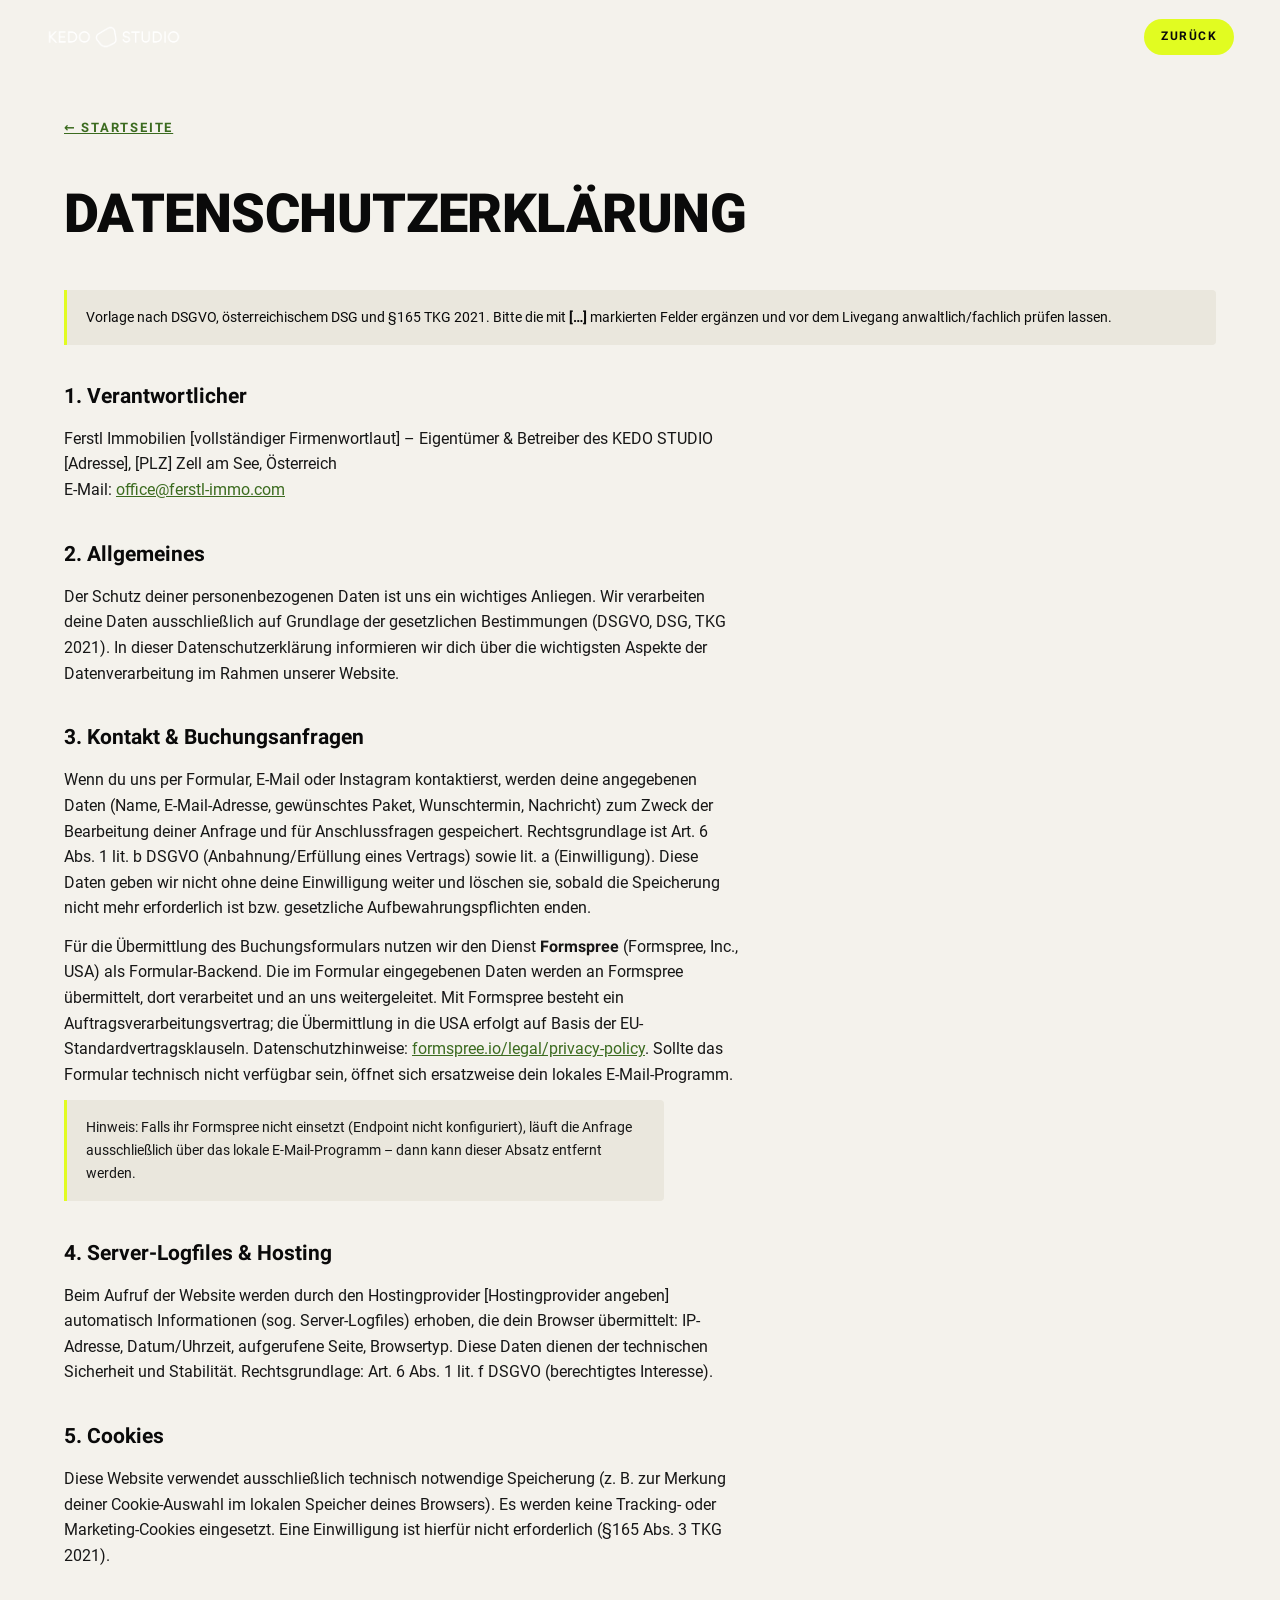
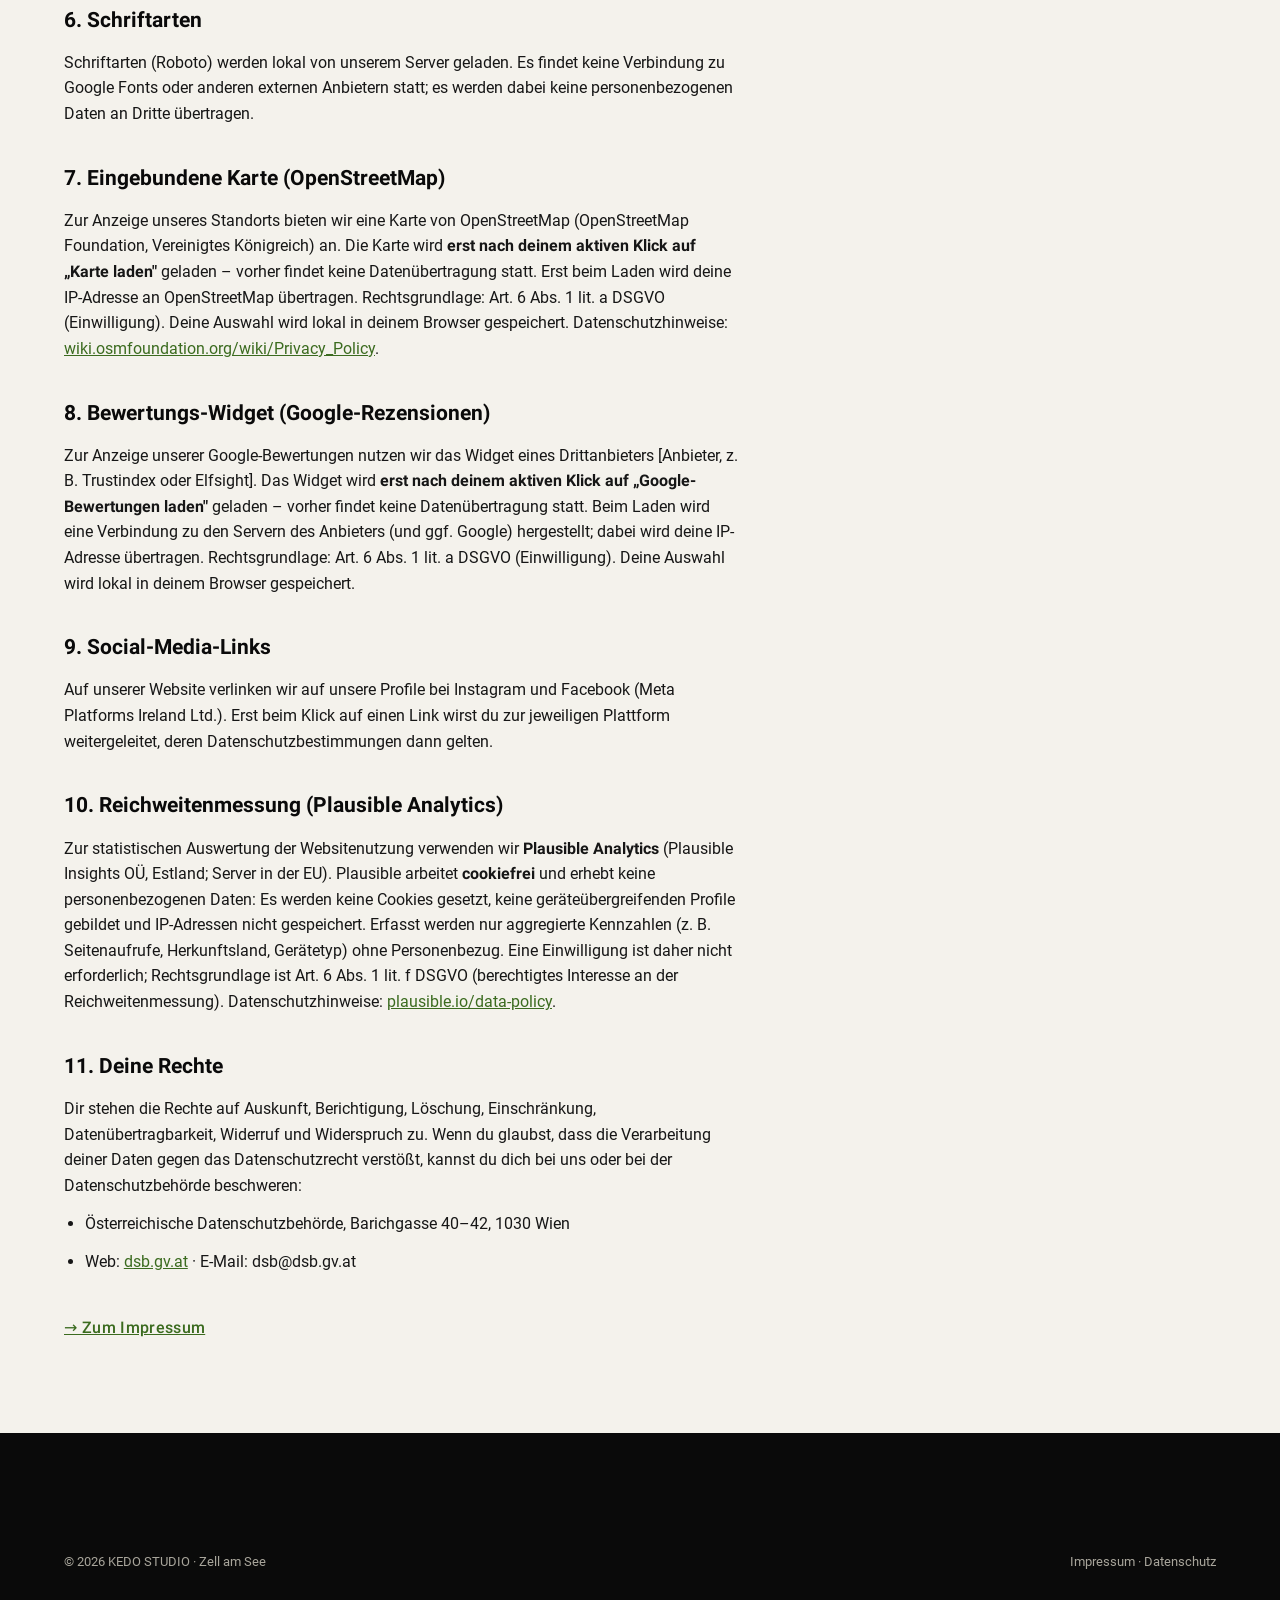
==== commit d665a460: "Init repo" ====
--- a/datenschutz/index.html
+++ b/datenschutz/index.html
@@ -56,7 +56,10 @@
   <h2>9. Social-Media-Links</h2>
   <p>Auf unserer Website verlinken wir auf unsere Profile bei Instagram und Facebook (Meta Platforms Ireland Ltd.). Erst beim Klick auf einen Link wirst du zur jeweiligen Plattform weitergeleitet, deren Datenschutzbestimmungen dann gelten.</p>
 
-  <h2>10. Deine Rechte</h2>
+  <h2>10. Reichweitenmessung (Plausible Analytics)</h2>
+  <p>Zur statistischen Auswertung der Websitenutzung verwenden wir <strong>Plausible Analytics</strong> (Plausible Insights OÜ, Estland; Server in der EU). Plausible arbeitet <strong>cookiefrei</strong> und erhebt keine personenbezogenen Daten: Es werden keine Cookies gesetzt, keine geräteübergreifenden Profile gebildet und IP-Adressen nicht gespeichert. Erfasst werden nur aggregierte Kennzahlen (z. B. Seitenaufrufe, Herkunftsland, Gerätetyp) ohne Personenbezug. Eine Einwilligung ist daher nicht erforderlich; Rechtsgrundlage ist Art. 6 Abs. 1 lit. f DSGVO (berechtigtes Interesse an der Reichweitenmessung). Datenschutzhinweise: <a href="https://plausible.io/data-policy" target="_blank" rel="noopener">plausible.io/data-policy</a>.</p>
+
+  <h2>11. Deine Rechte</h2>
   <p>Dir stehen die Rechte auf Auskunft, Berichtigung, Löschung, Einschränkung, Datenübertragbarkeit, Widerruf und Widerspruch zu. Wenn du glaubst, dass die Verarbeitung deiner Daten gegen das Datenschutzrecht verstößt, kannst du dich bei uns oder bei der Datenschutzbehörde beschweren:</p>
   <ul>
     <li>Österreichische Datenschutzbehörde, Barichgasse 40–42, 1030 Wien</li>
--- a/css/styles.css
+++ b/css/styles.css
@@ -19,7 +19,7 @@
   --paper-2:#eae7dd;      /* warm gray, alt sections */
   --line:#d8d4c8;
   --accent:#e1fc21;       /* acid yellow-green */
-  --muted:#6f6c63;
+  --muted:#646057;
   --muted-on-dark:#a8a59b;
   --white:#ffffff;
 
